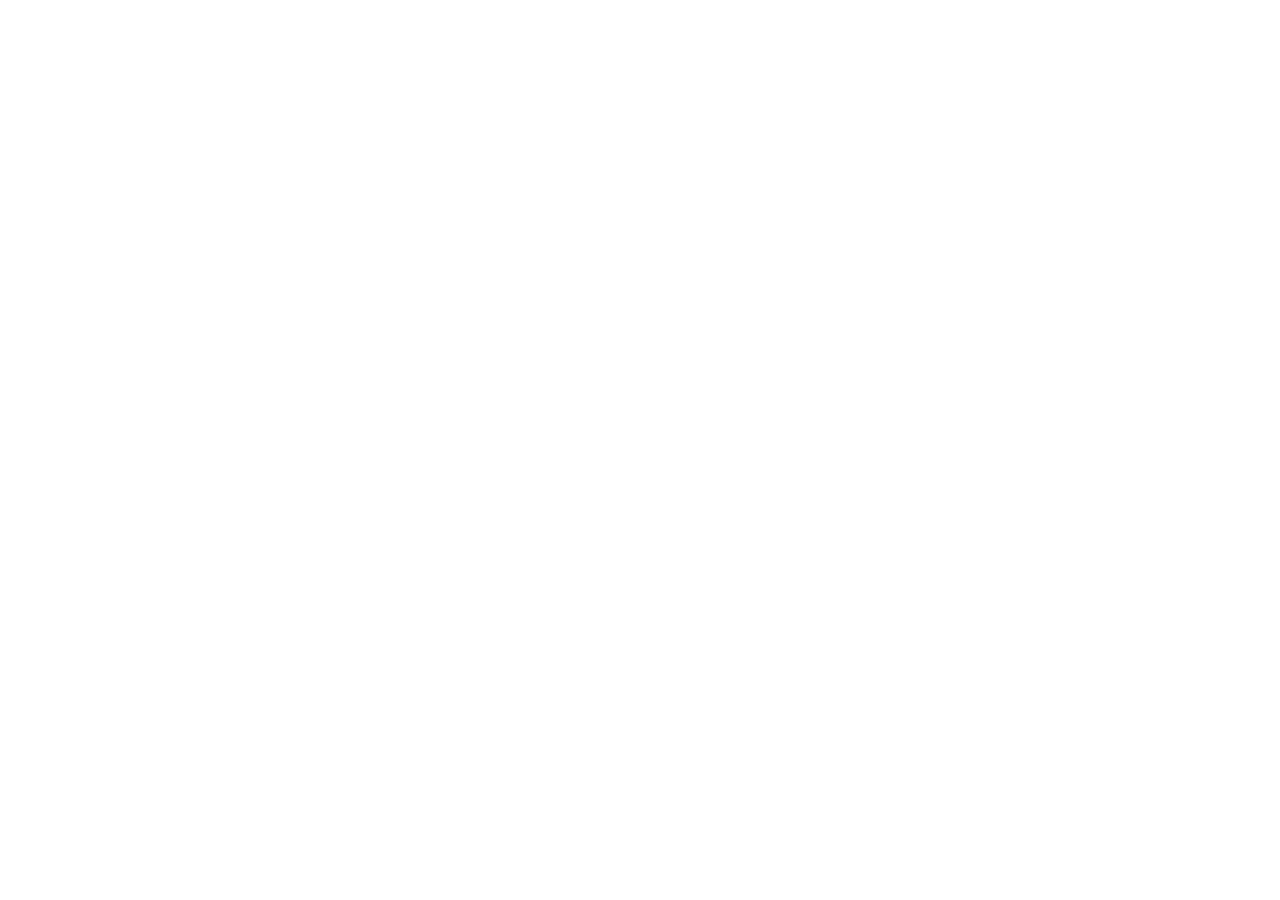
==== index.html @ 01a30f1a "Add files via upload" ====
<!doctype html>
<html lang="zh-CN">
  <head>
    <meta charset="UTF-8" />
    <meta name="viewport" content="width=device-width, initial-scale=1.0" />
    <title>FluxCRM | 流光企客</title>
  </head>
  <body>
    <div id="root"></div>
    <script type="module" src="/src/main.tsx"></script>
  </body>
</html>
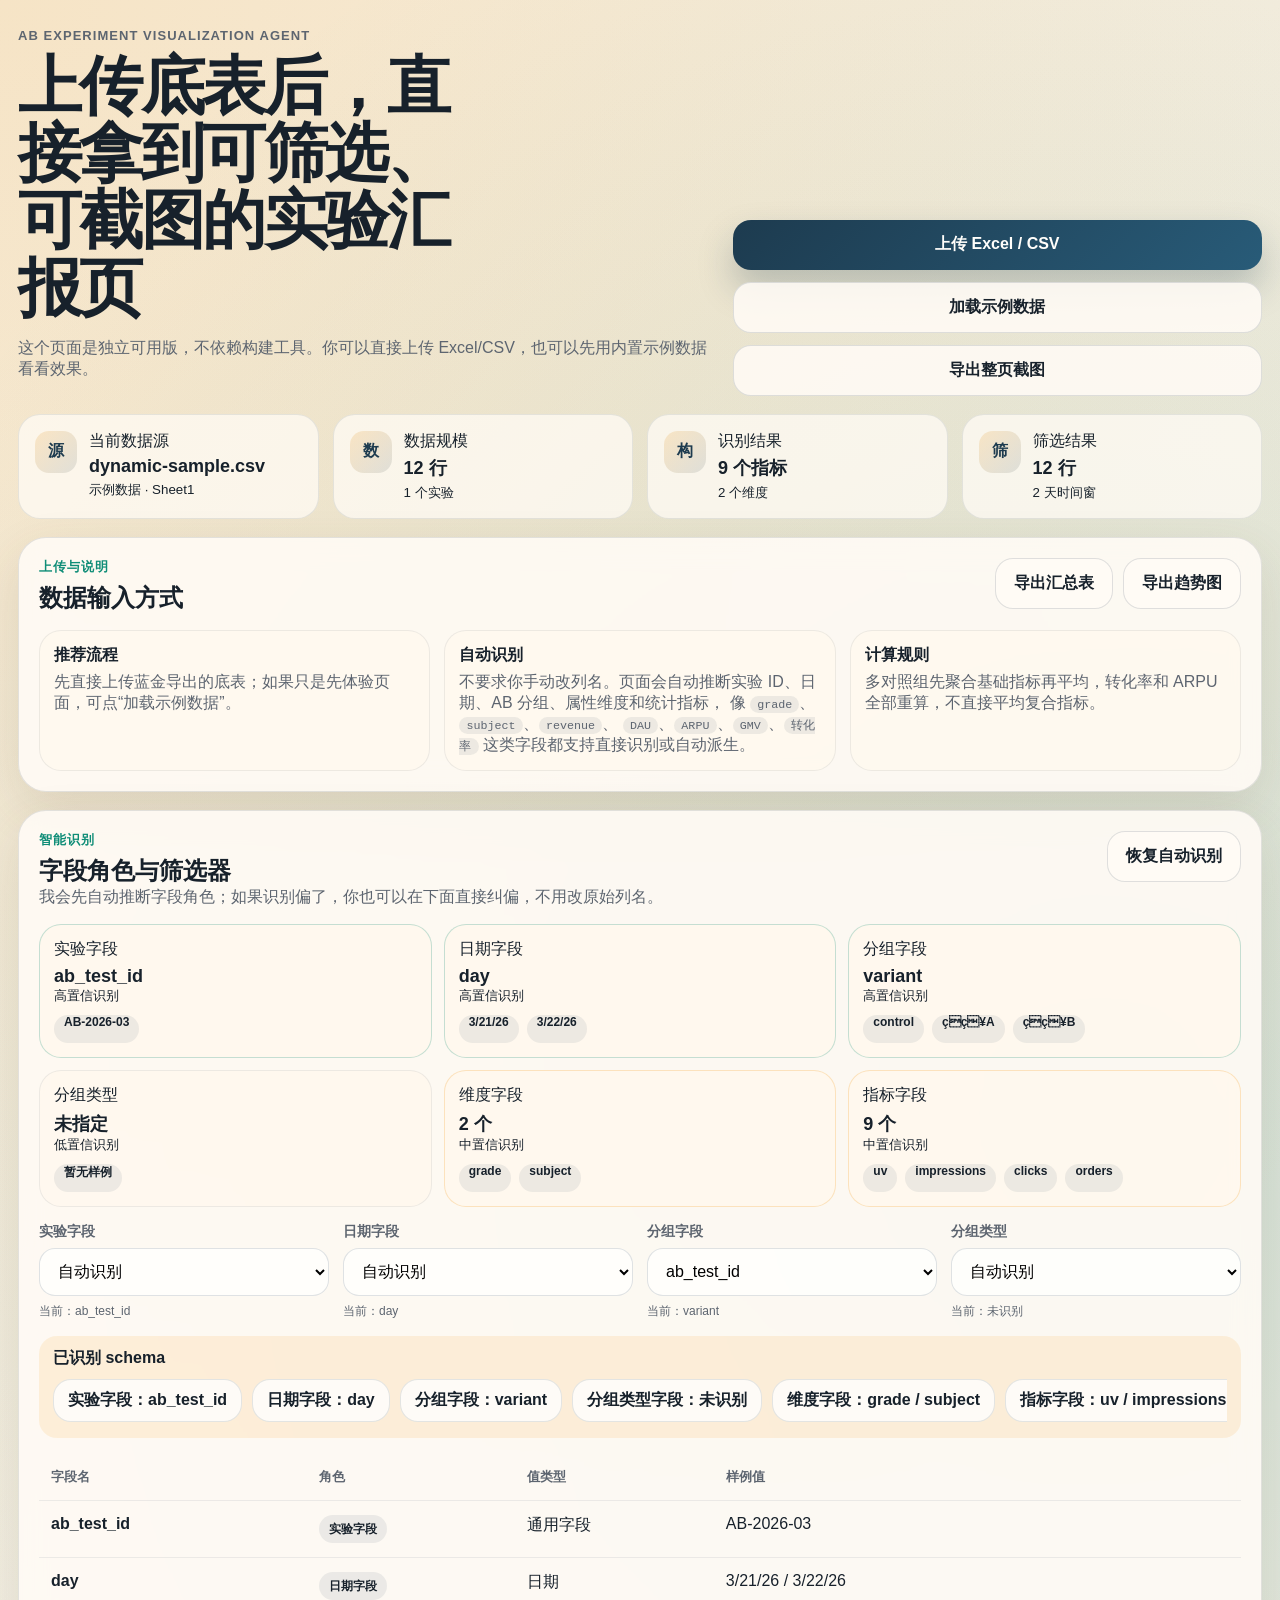
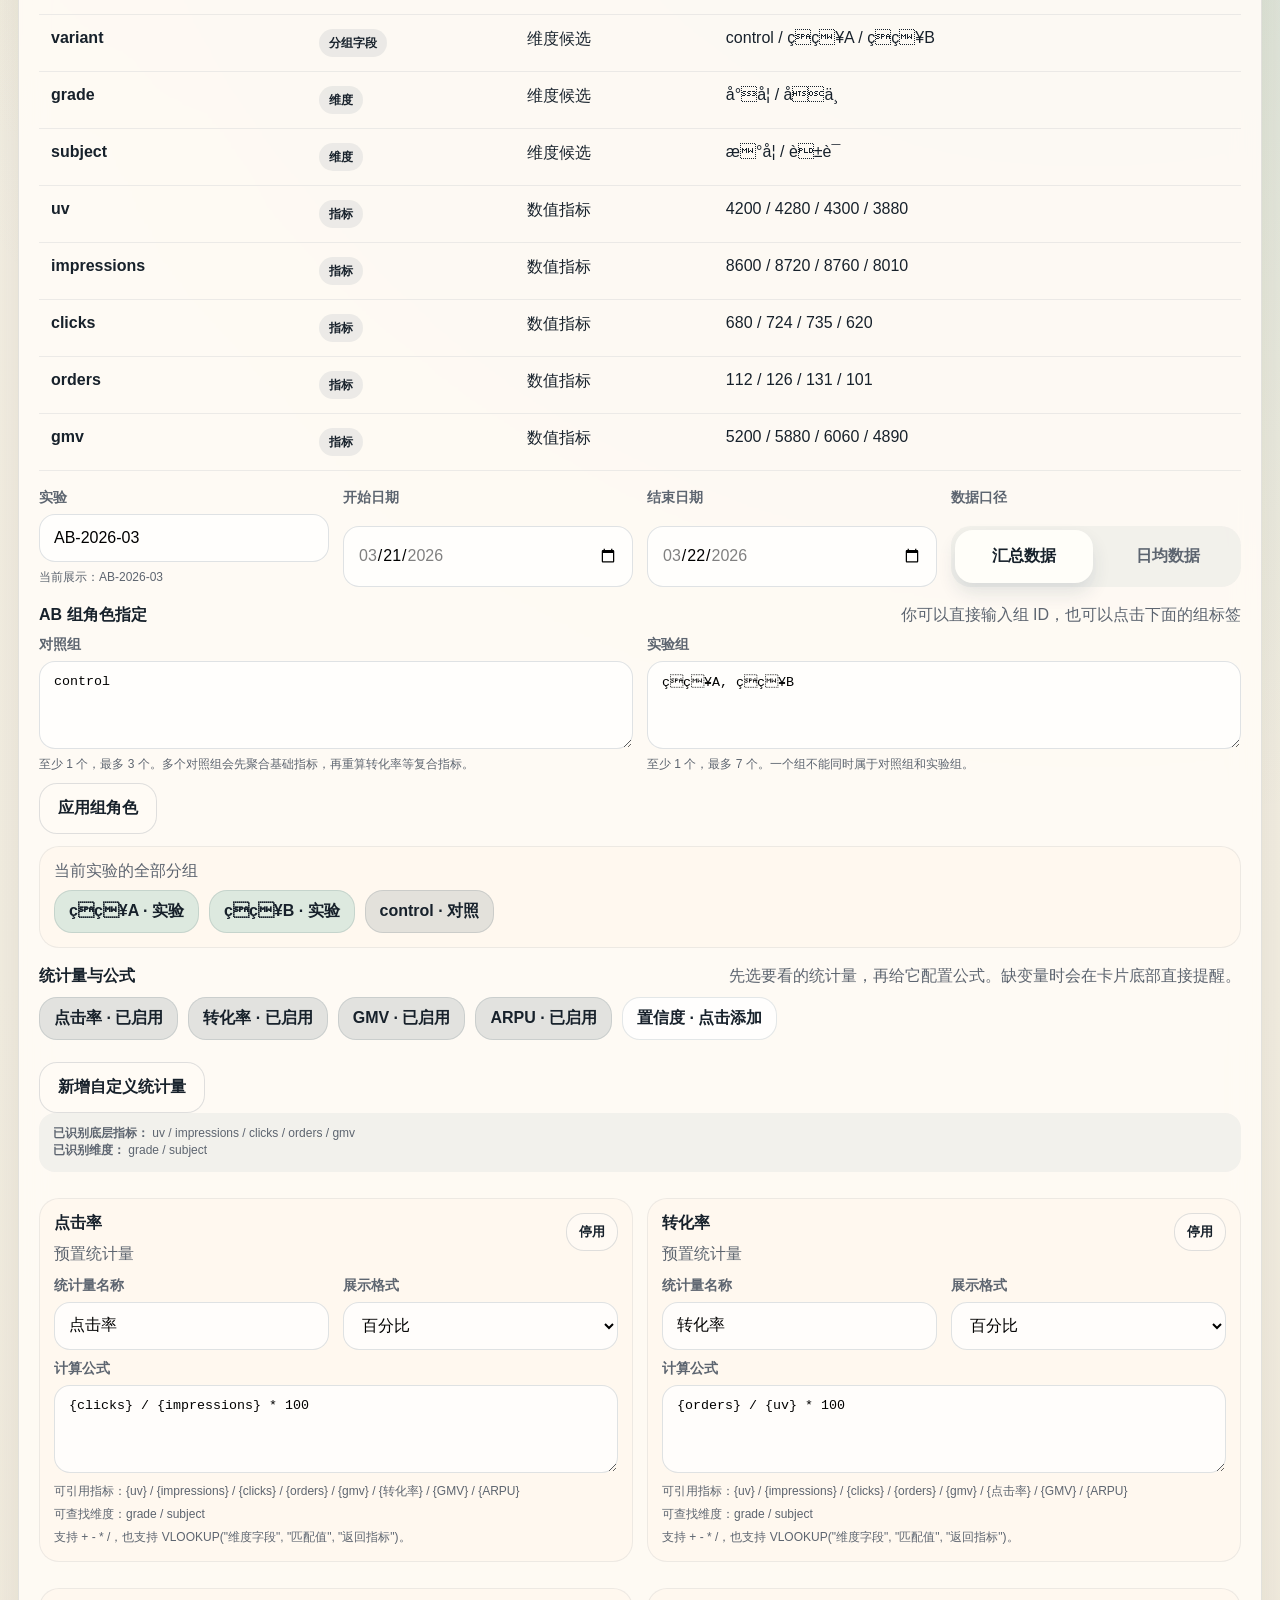
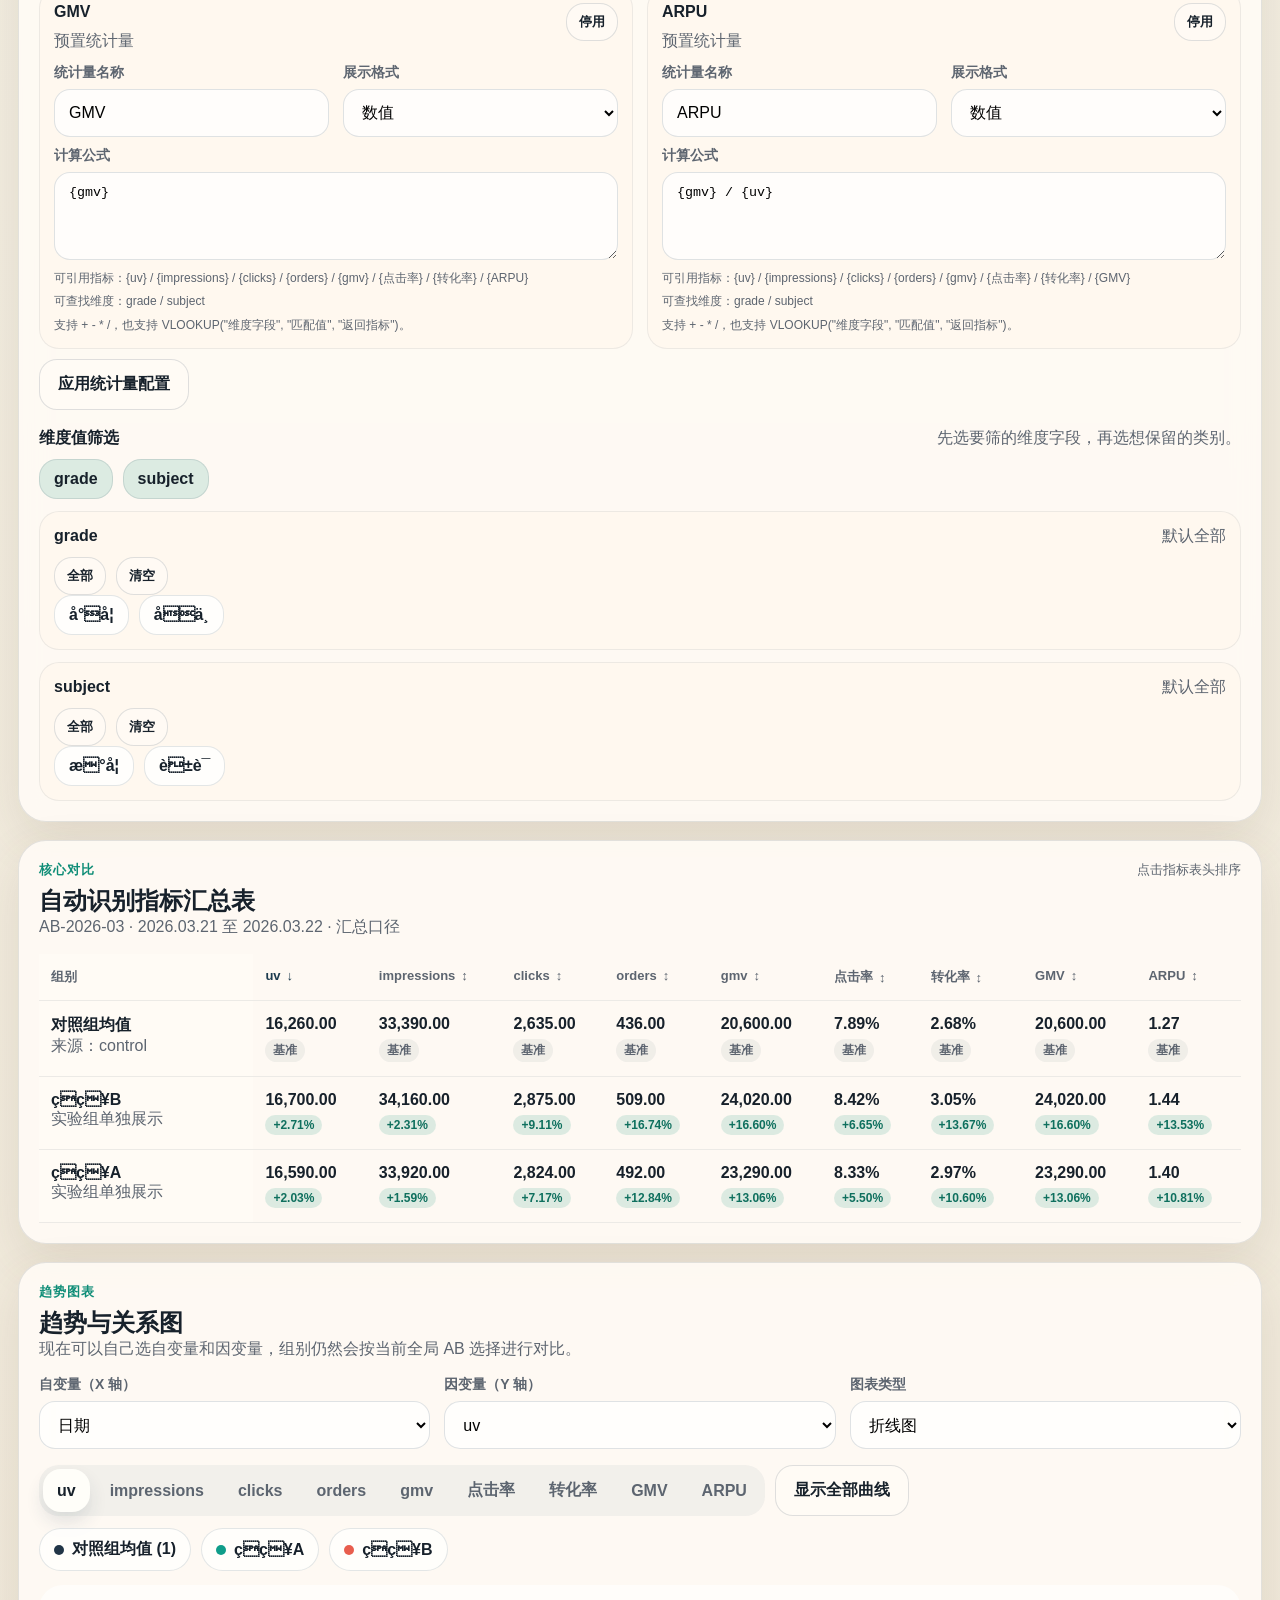
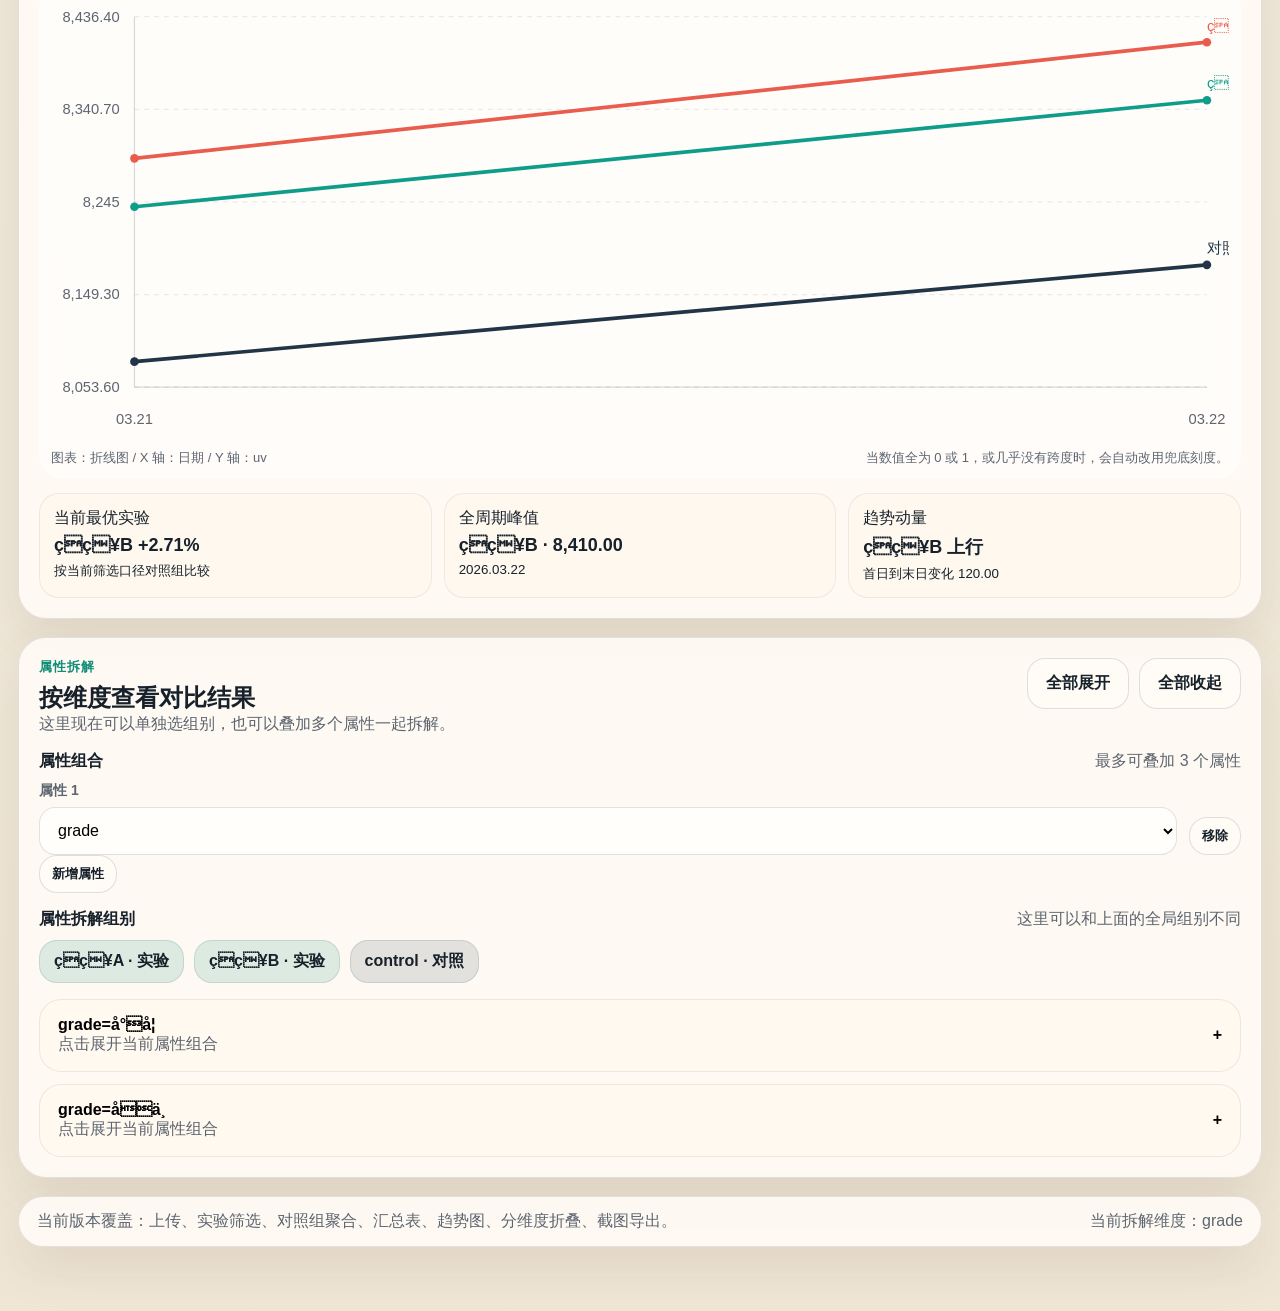
==== commit a1be0ca9: "Deploy AB dashboard static site" ====
--- a/index.html
+++ b/index.html
@@ -3,10 +3,29 @@
   <head>
     <meta charset="UTF-8" />
     <meta name="viewport" content="width=device-width, initial-scale=1.0" />
-    <title>FluxCRM | 流光企客</title>
+    <title>AB 实验可视化看板</title>
+    <meta http-equiv="refresh" content="0; url=./ab-dashboard.html" />
+    <style>
+      body {
+        margin: 0;
+        min-height: 100vh;
+        display: grid;
+        place-items: center;
+        padding: 24px;
+        font-family: "Segoe UI", "PingFang SC", "Microsoft YaHei", sans-serif;
+        background: #f3efe3;
+        color: #213547;
+      }
+
+      a {
+        color: inherit;
+      }
+    </style>
   </head>
   <body>
-    <div id="root"></div>
-    <script type="module" src="/src/main.tsx"></script>
+    <p>正在跳转到 AB 实验可视化看板……如果没有自动跳转，请点击 <a href="./ab-dashboard.html">这里</a>。</p>
+    <script>
+      window.location.replace("./ab-dashboard.html");
+    </script>
   </body>
 </html>
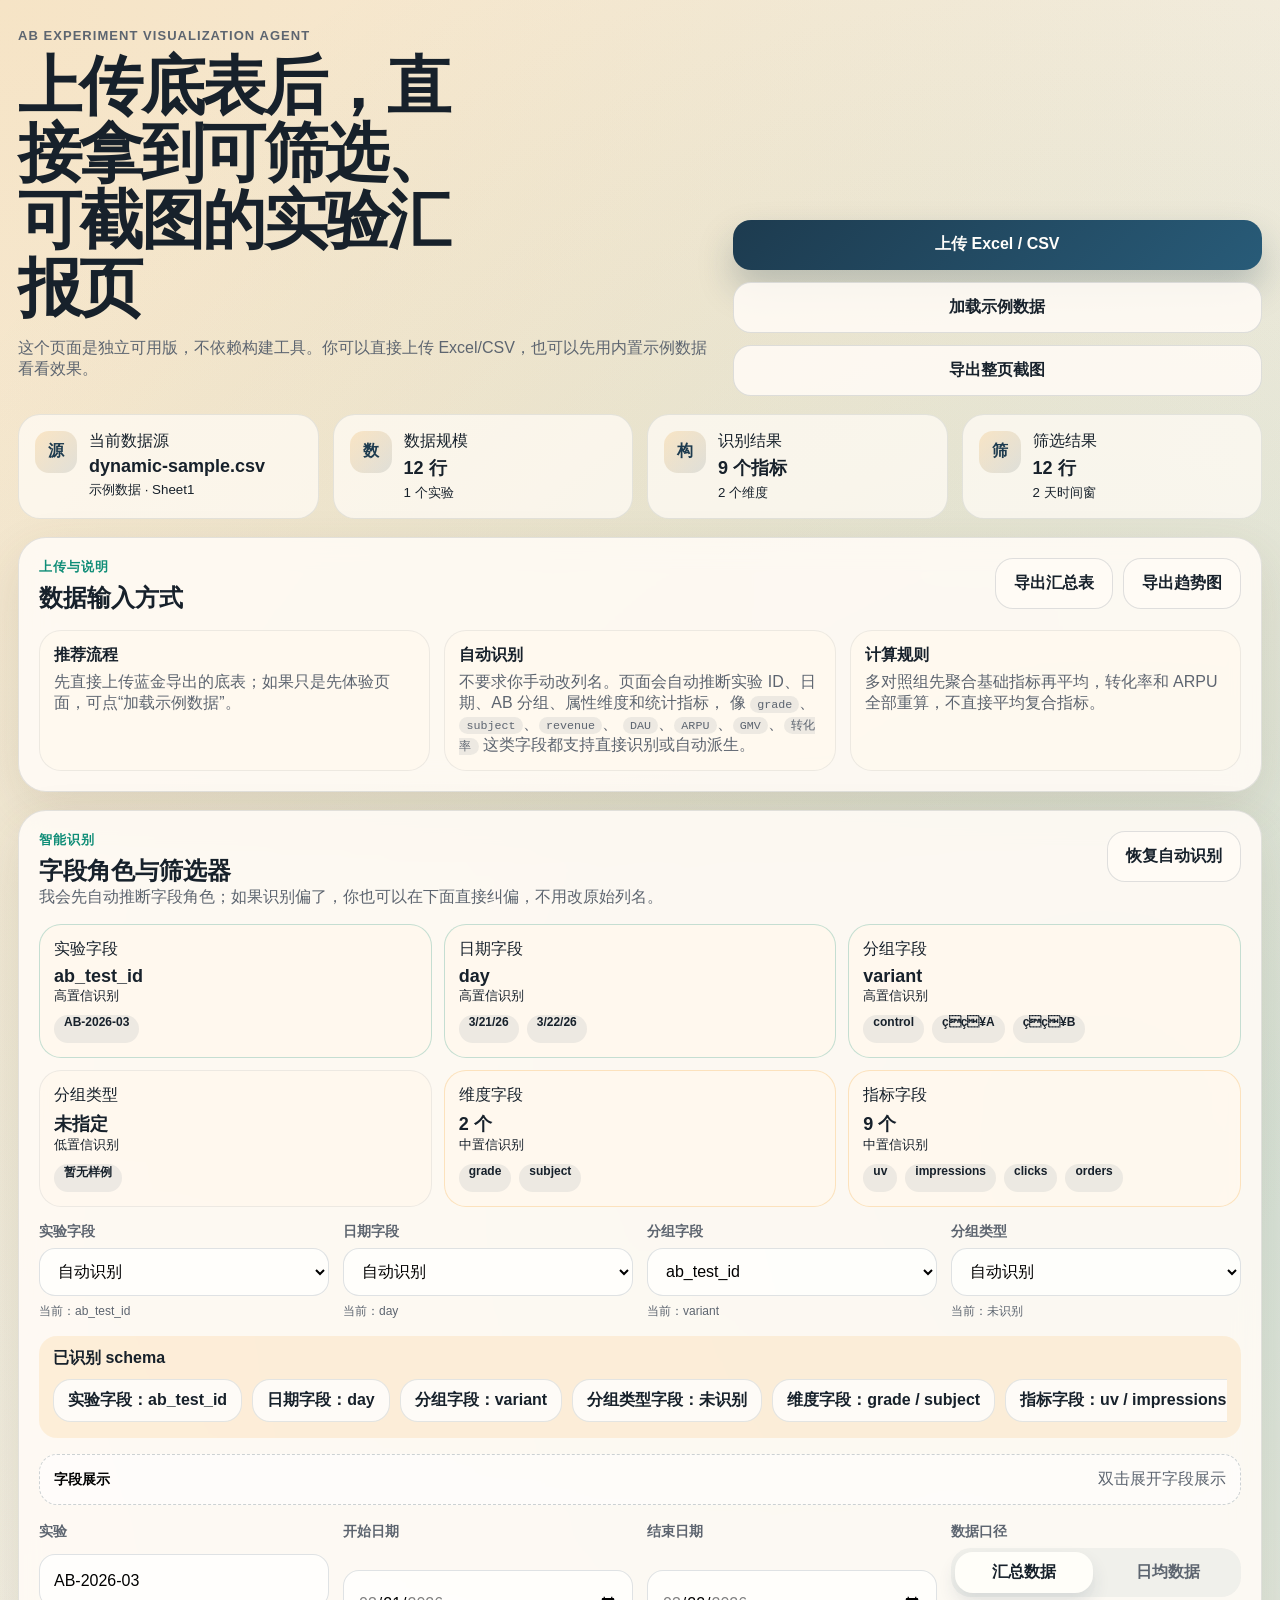
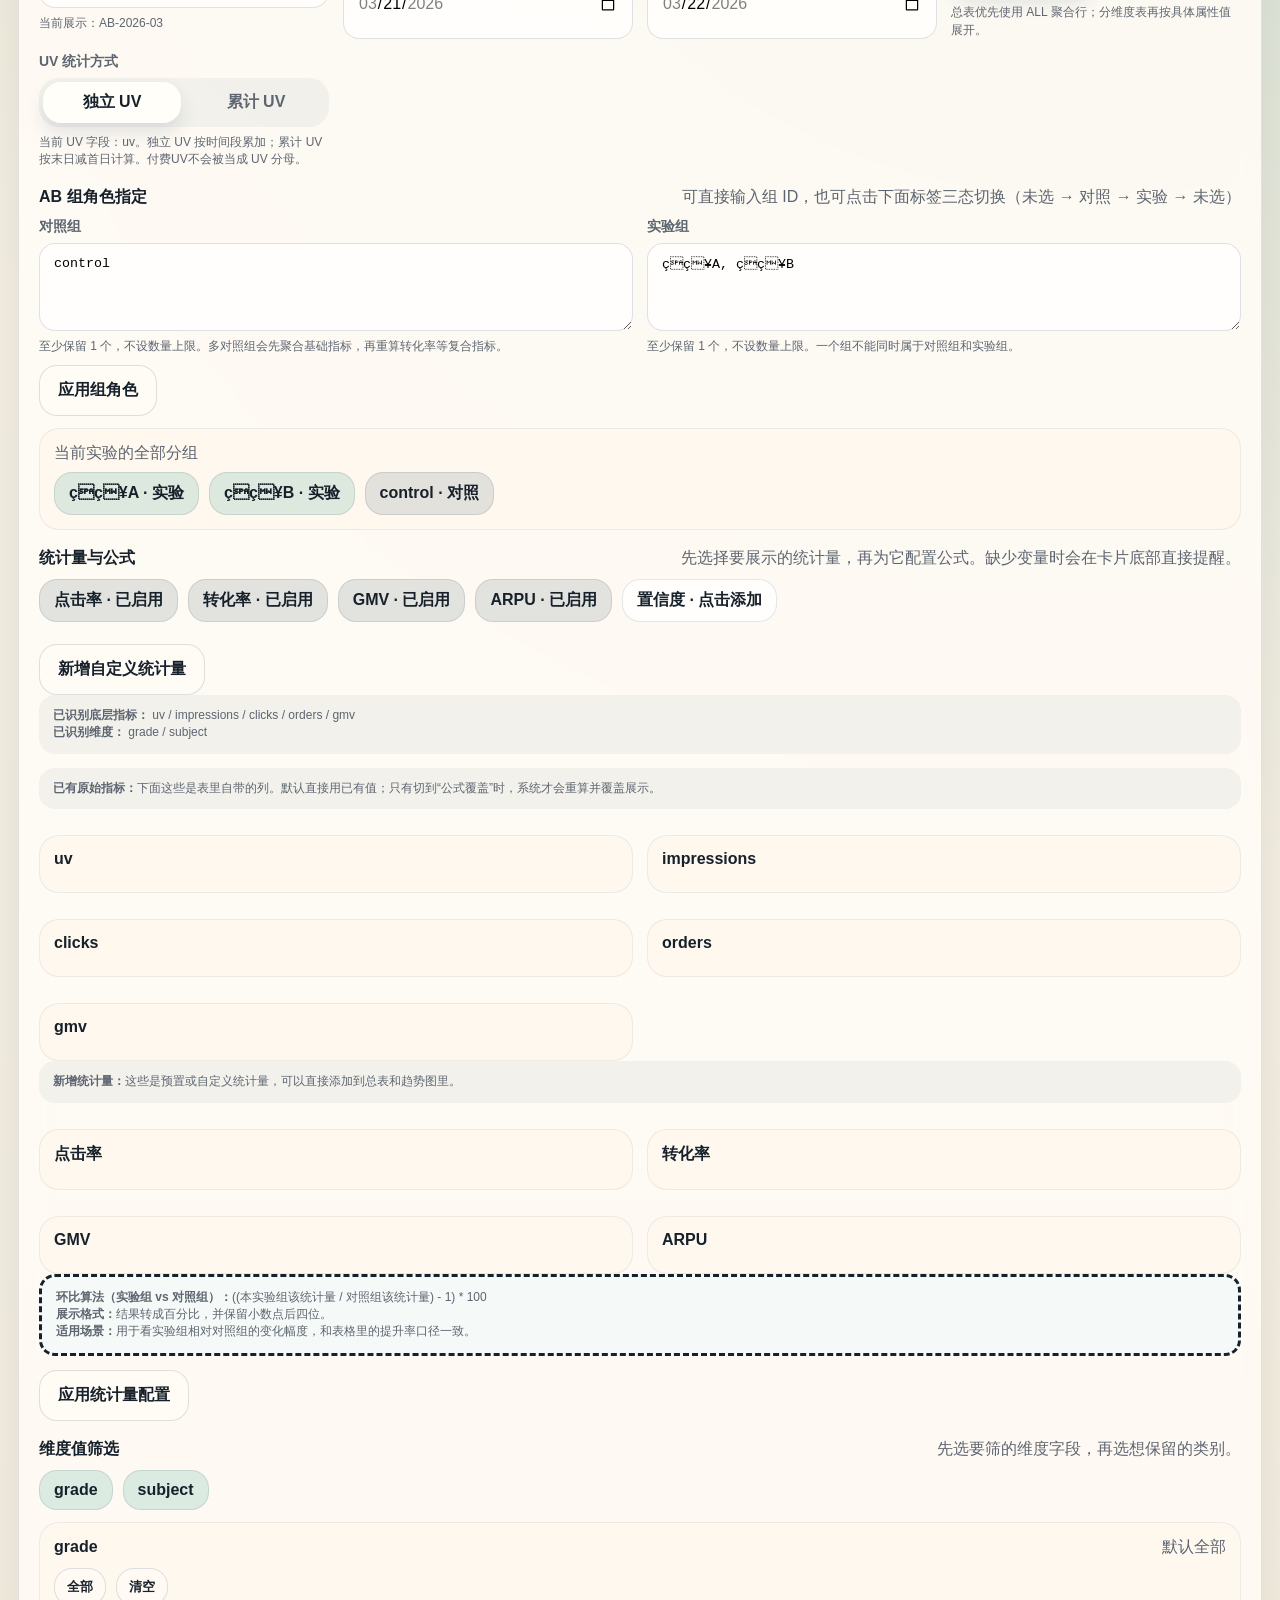
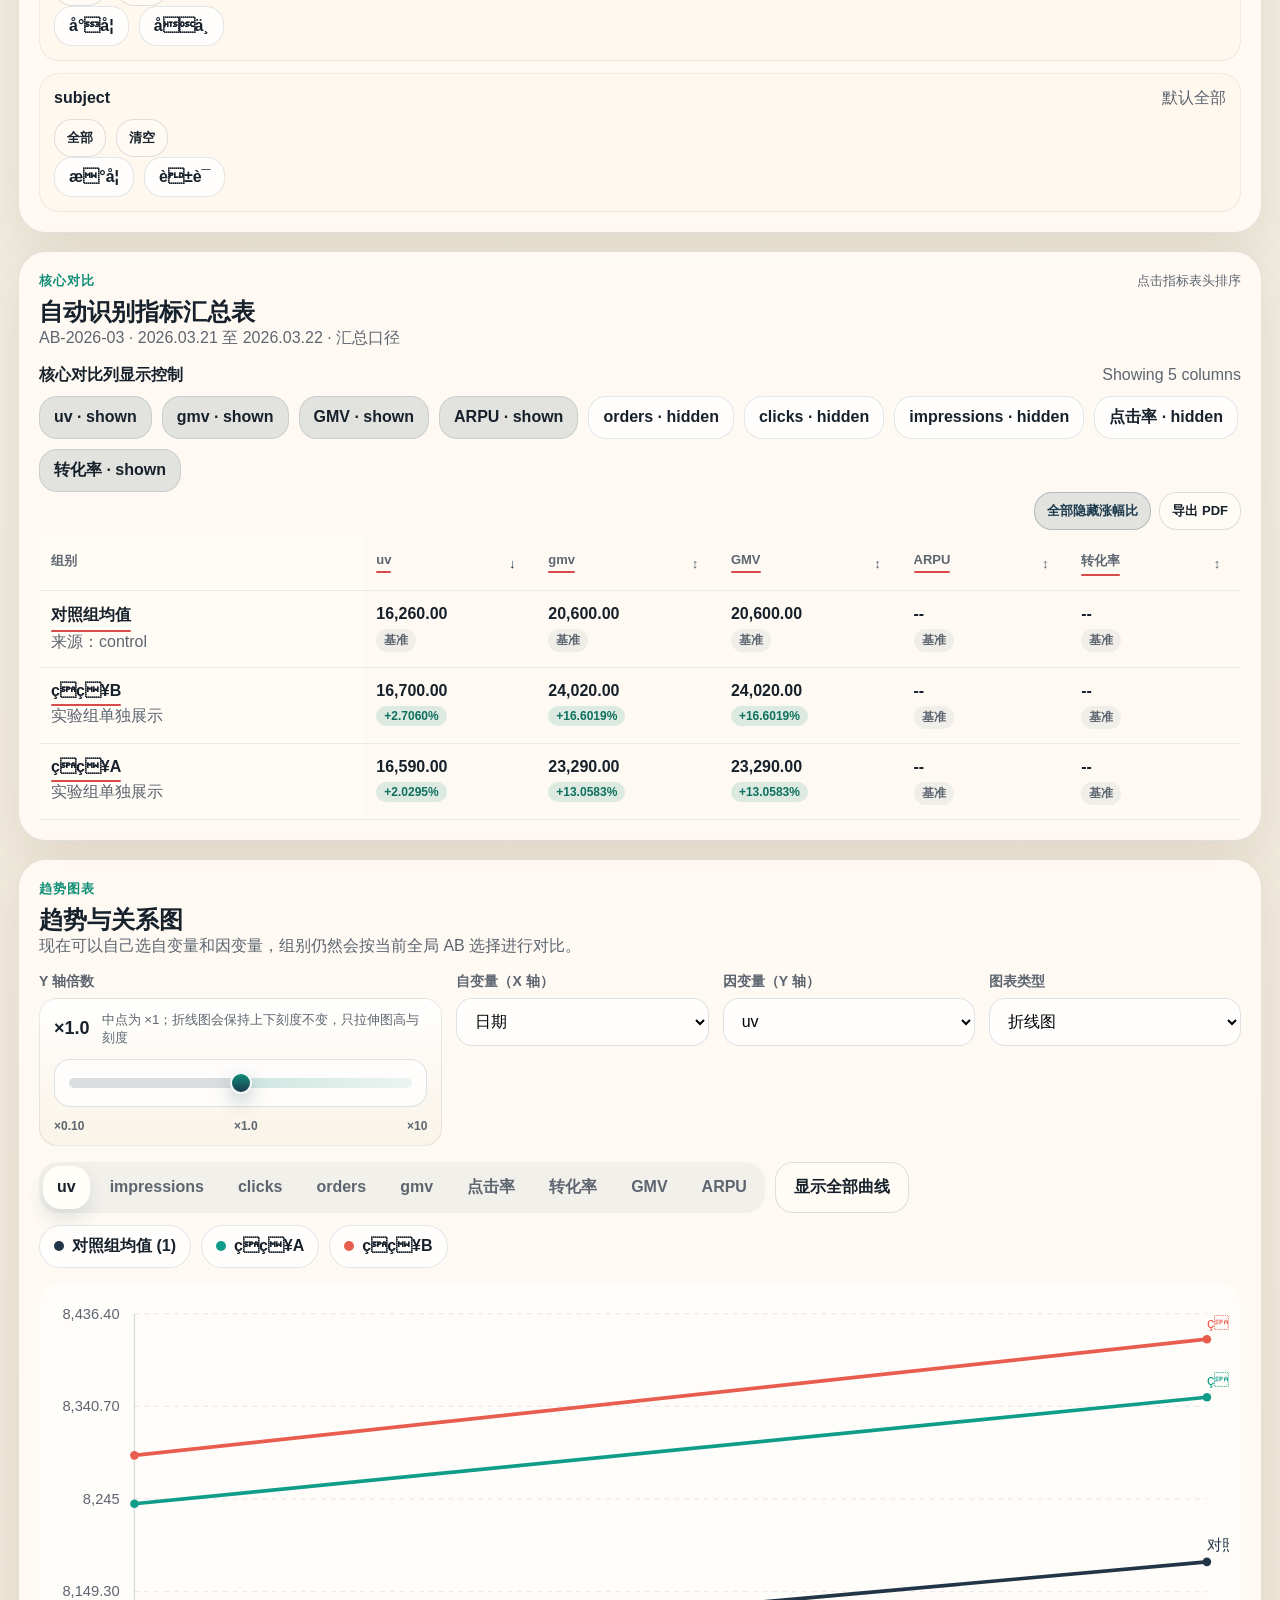
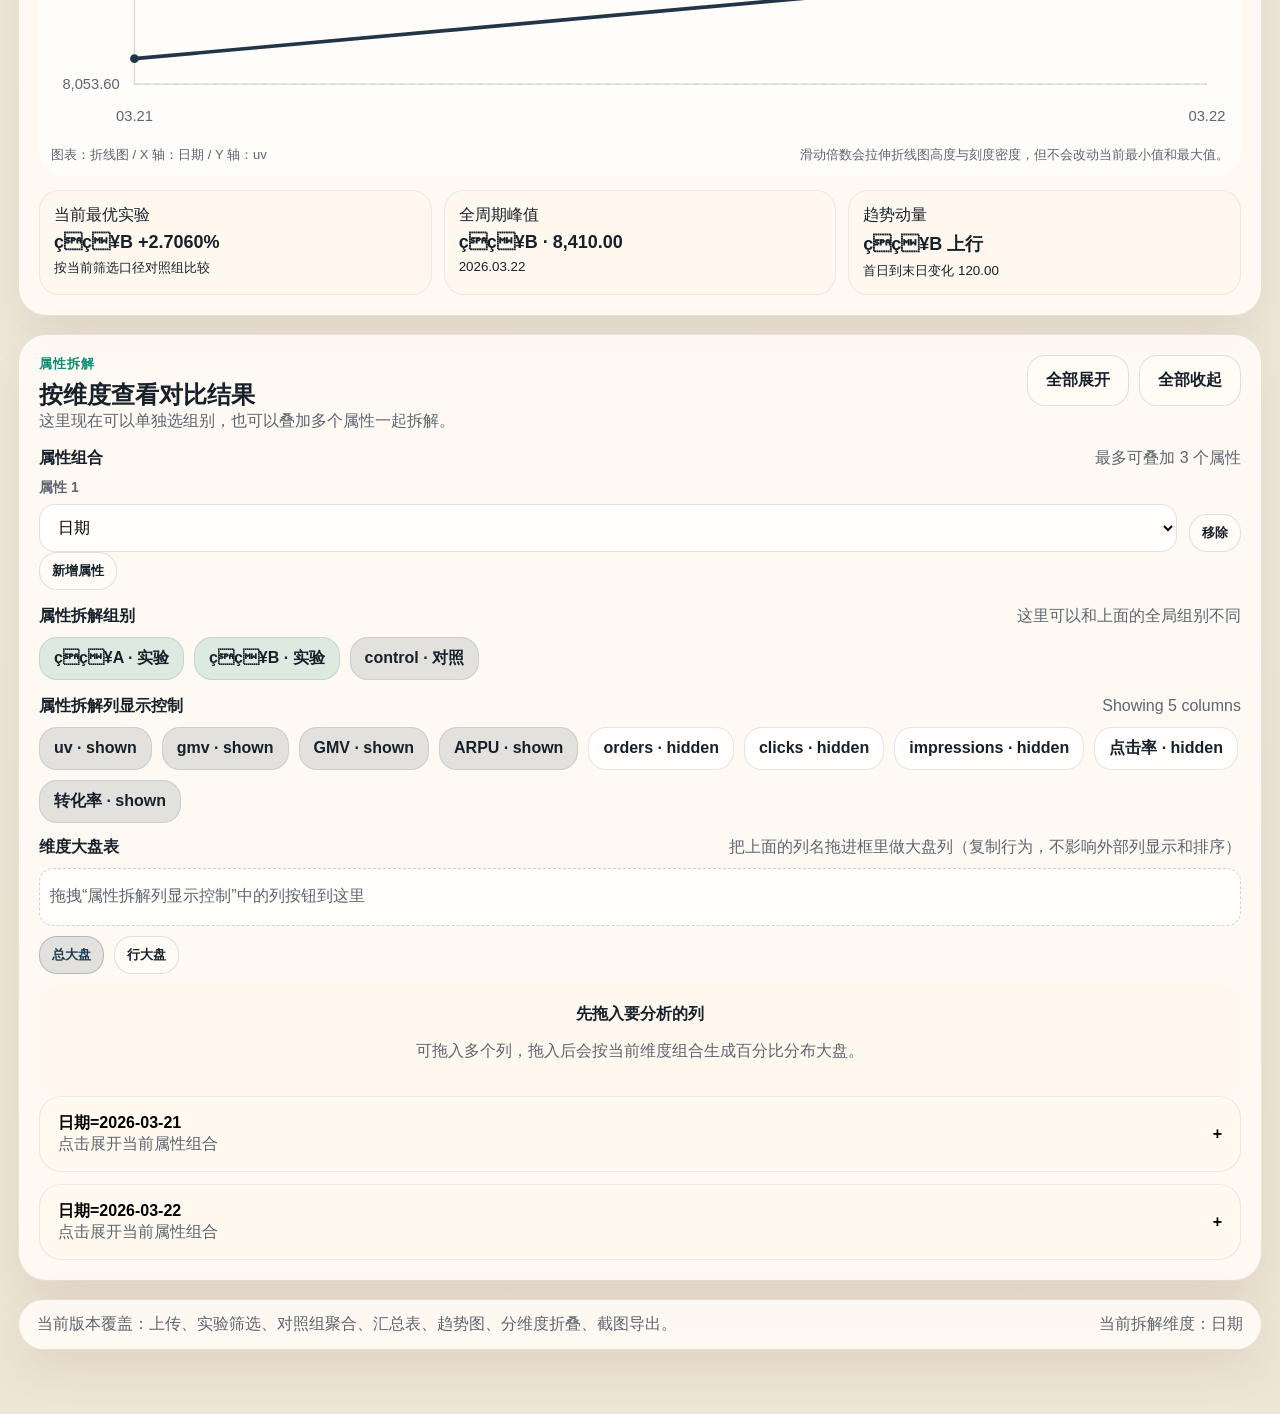
==== commit 290ab86d: "fix: remove AB group count caps and harden mobile entry URL" ====
--- a/index.html
+++ b/index.html
@@ -4,7 +4,7 @@
     <meta charset="UTF-8" />
     <meta name="viewport" content="width=device-width, initial-scale=1.0" />
     <title>AB 实验可视化看板</title>
-    <meta http-equiv="refresh" content="0; url=./ab-dashboard.html" />
+    <meta http-equiv="refresh" content="0; url=https://feefw3582-max.github.io/crmlirui/ab-dashboard.html?v=20260403-mobile-open-fix" />
     <style>
       body {
         margin: 0;
@@ -23,9 +23,13 @@
     </style>
   </head>
   <body>
-    <p>正在跳转到 AB 实验可视化看板……如果没有自动跳转，请点击 <a href="./ab-dashboard.html">这里</a>。</p>
+    <p>
+      正在跳转到 AB 实验可视化看板……
+      如果没有自动跳转，请点击
+      <a href="https://feefw3582-max.github.io/crmlirui/ab-dashboard.html?v=20260403-mobile-open-fix">这里</a>。
+    </p>
     <script>
-      window.location.replace("./ab-dashboard.html");
+      window.location.href = "https://feefw3582-max.github.io/crmlirui/ab-dashboard.html?v=20260403-mobile-open-fix";
     </script>
   </body>
 </html>
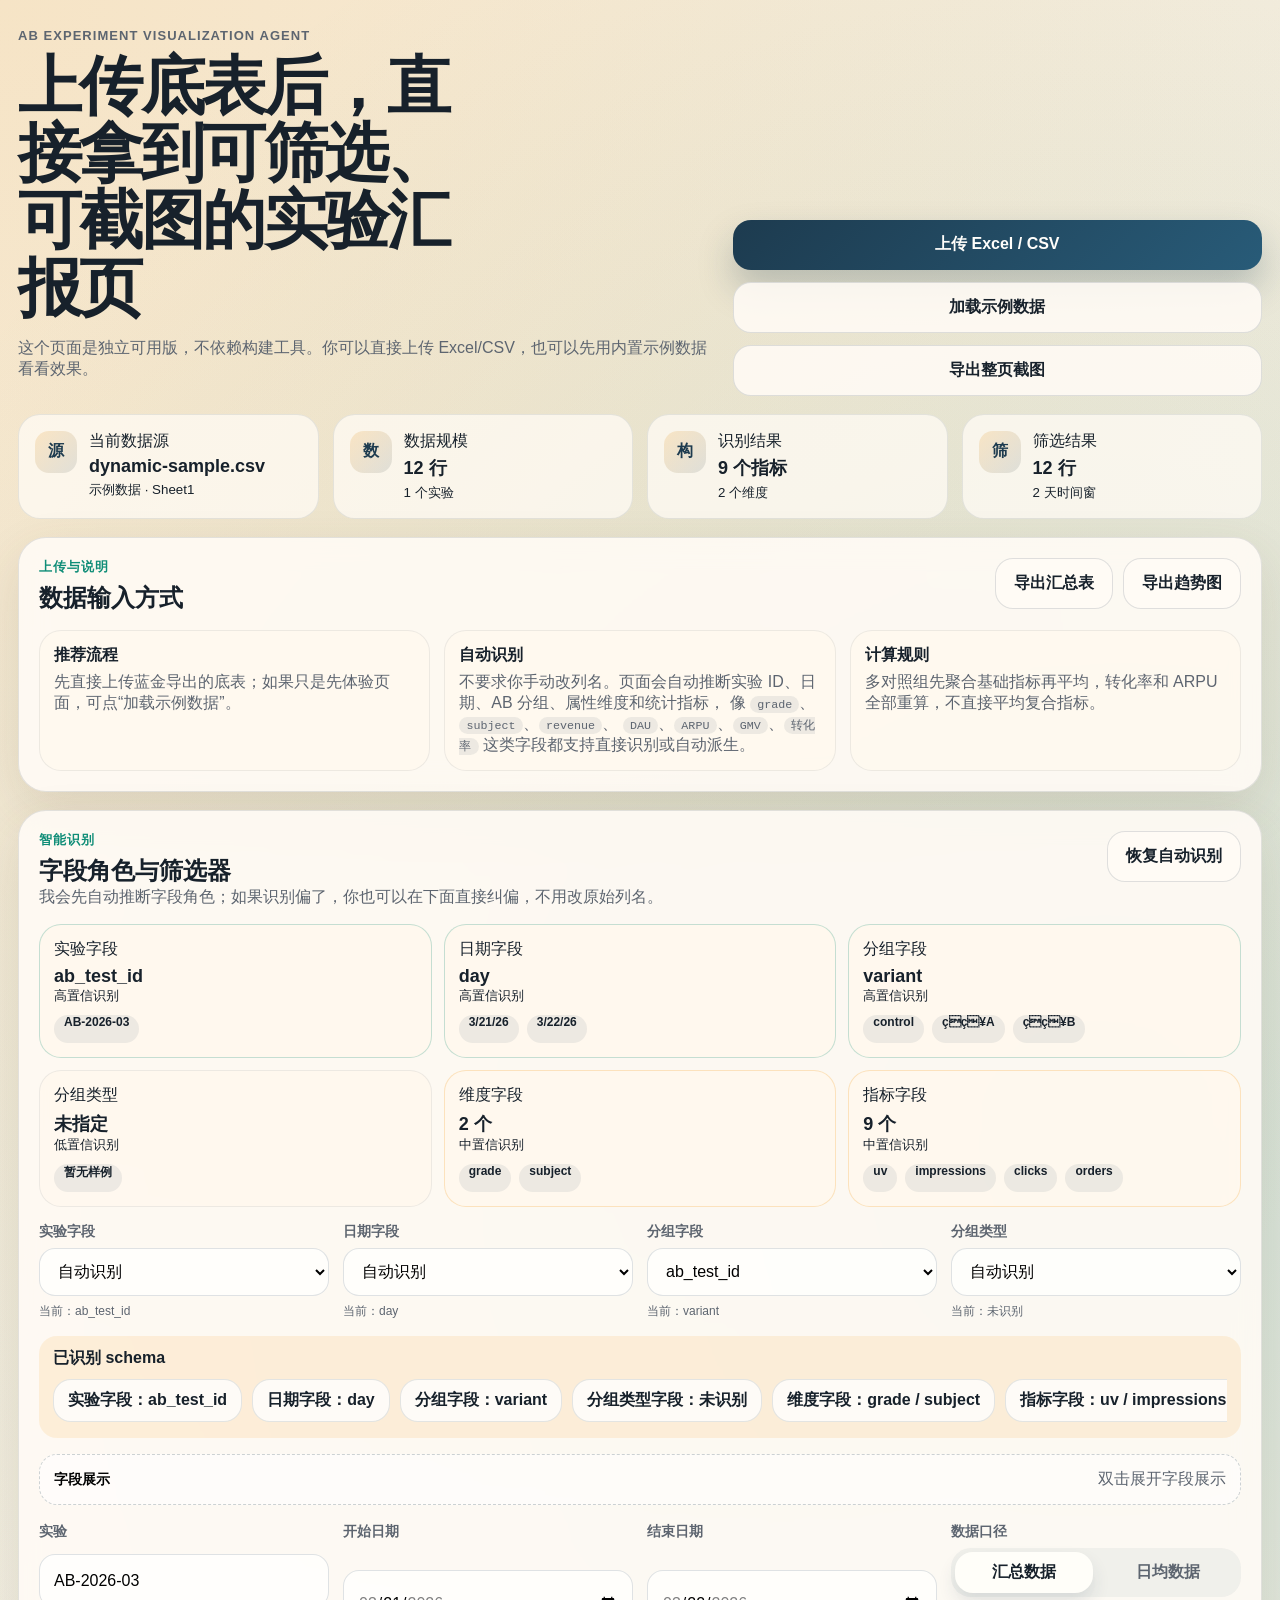
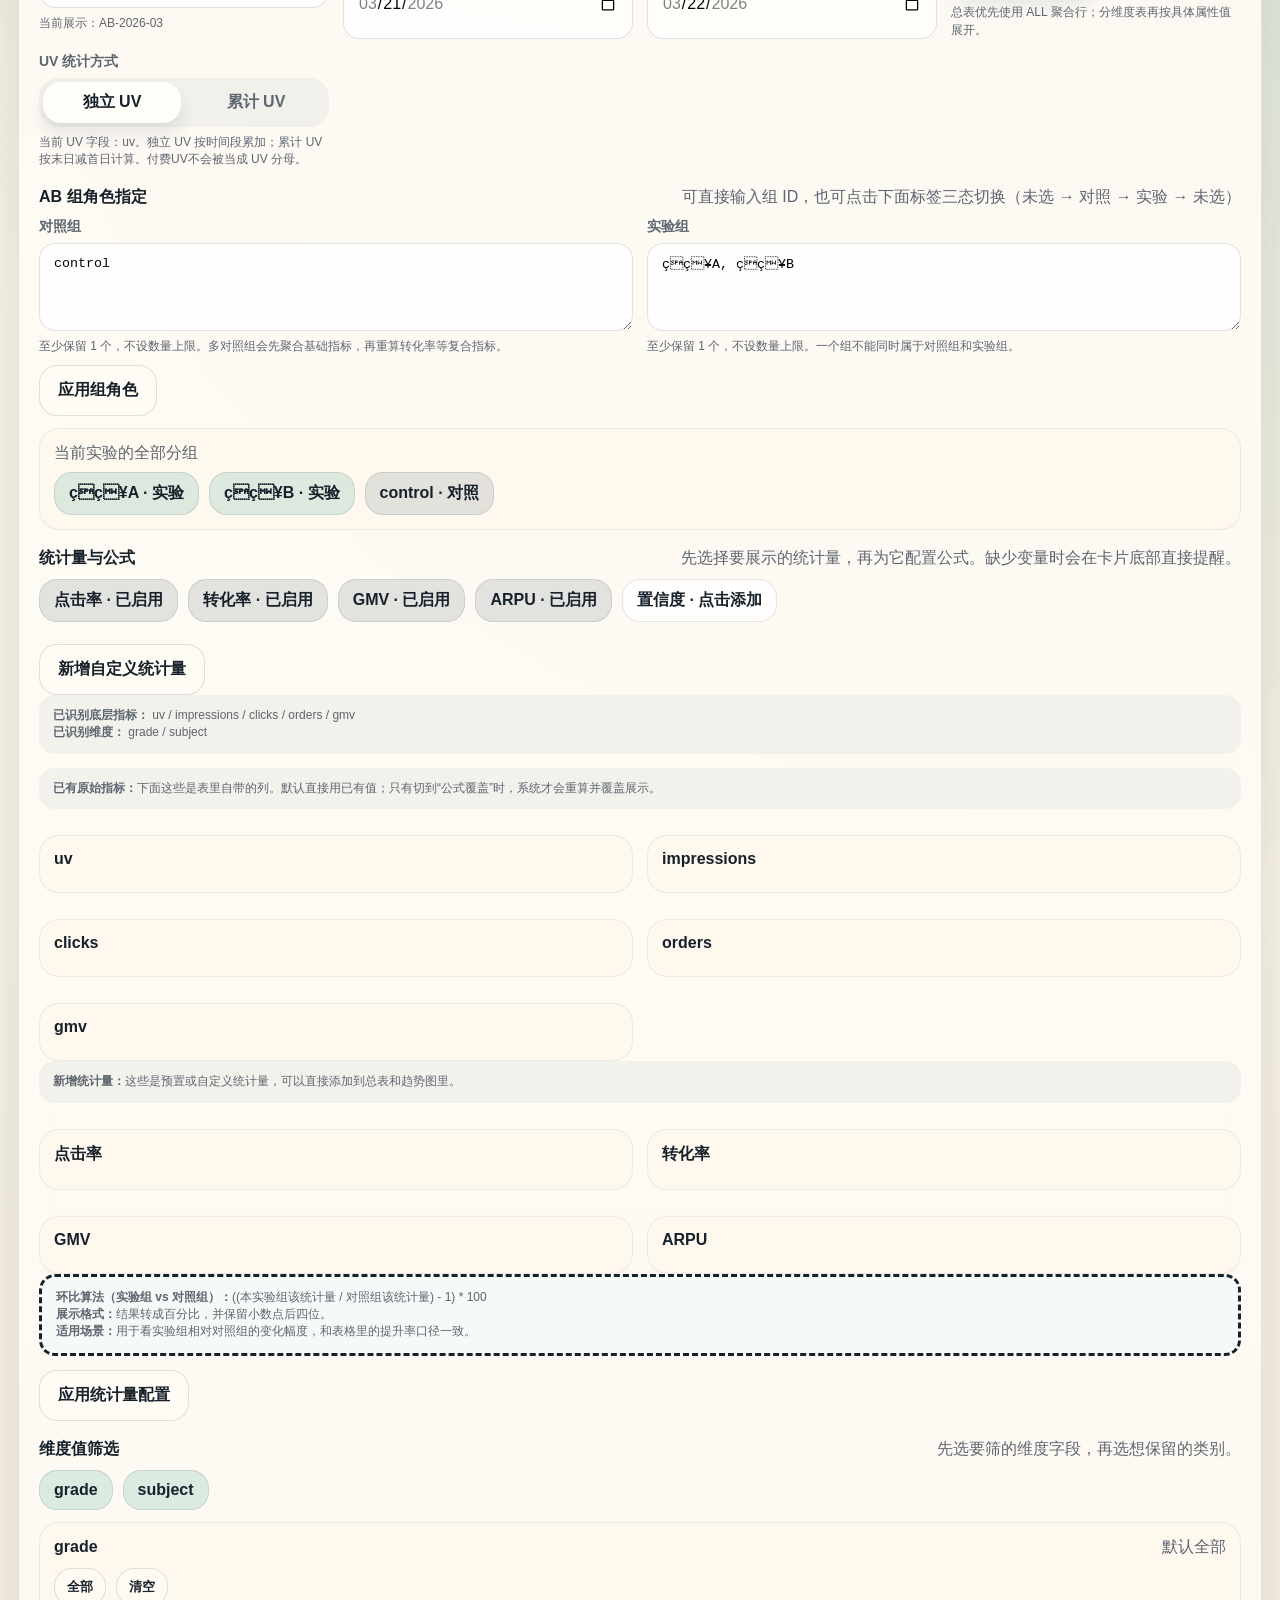
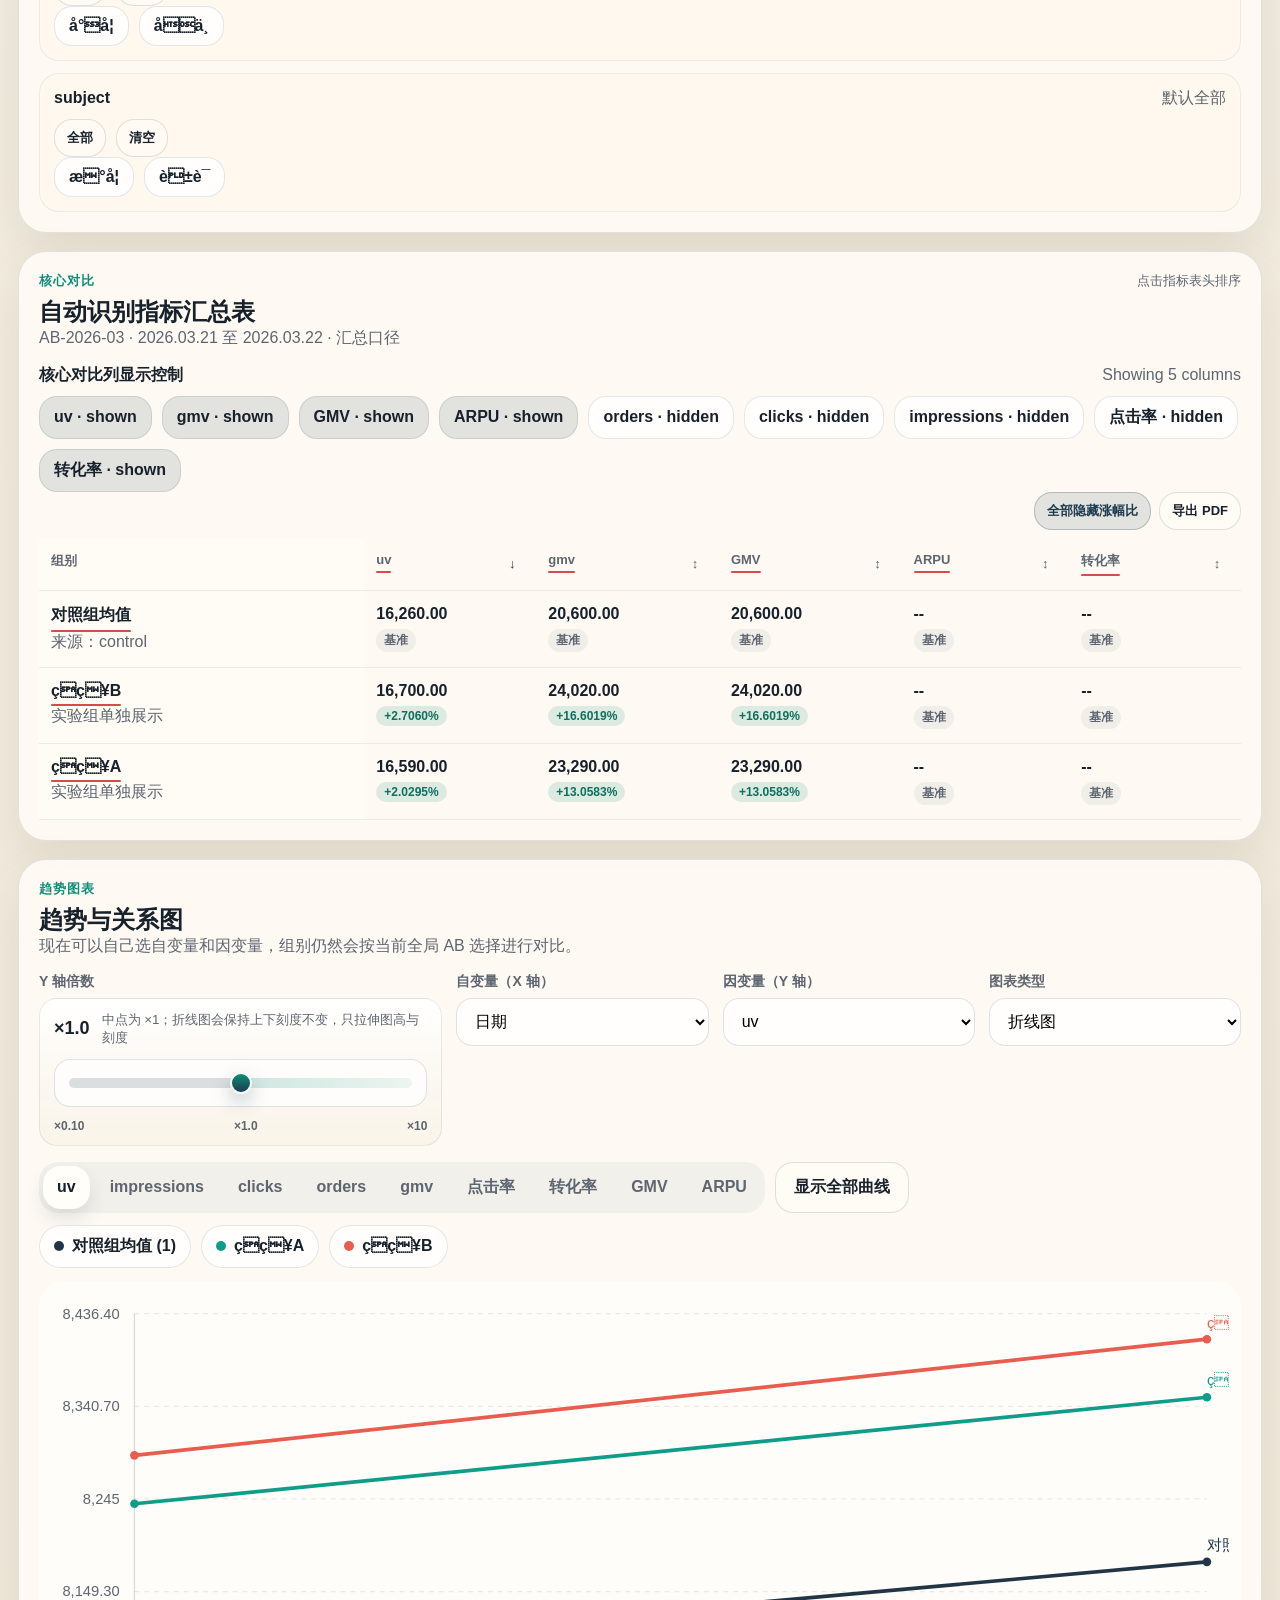
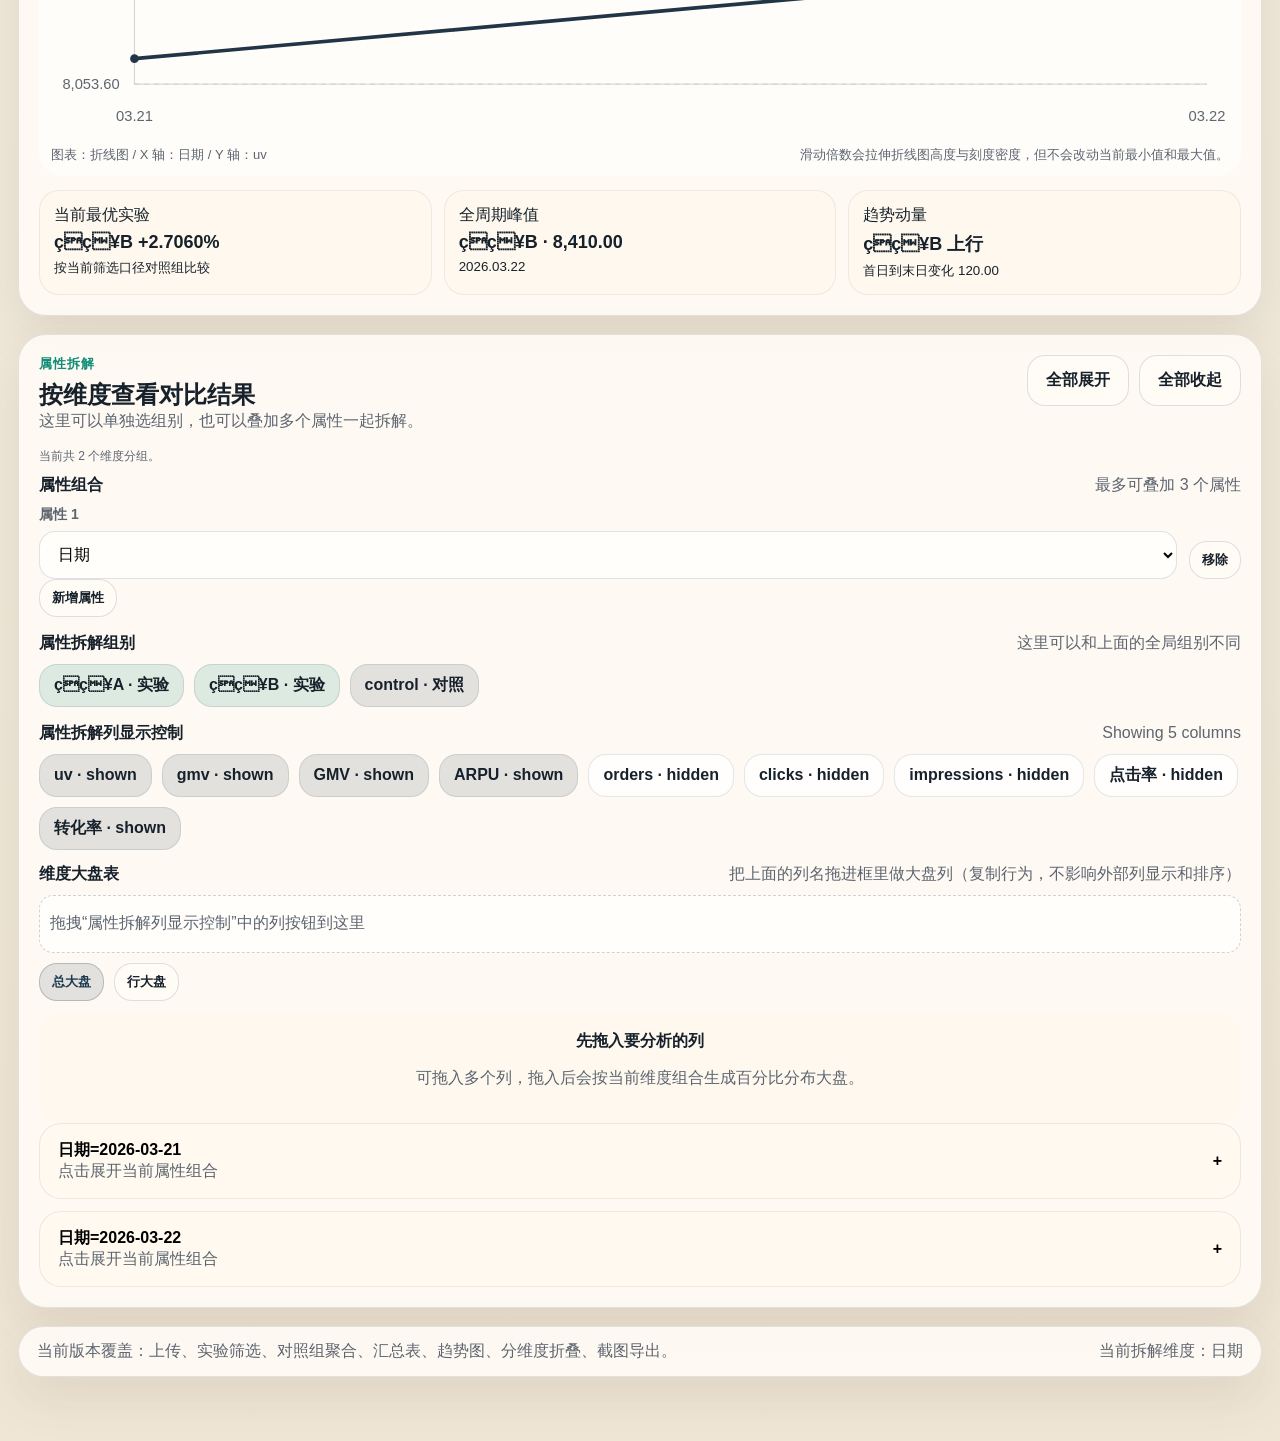
==== commit 55672dfb: "chore: bump asset version for large-dataset perf rollout" ====
--- a/index.html
+++ b/index.html
@@ -4,7 +4,7 @@
     <meta charset="UTF-8" />
     <meta name="viewport" content="width=device-width, initial-scale=1.0" />
     <title>AB 实验可视化看板</title>
-    <meta http-equiv="refresh" content="0; url=https://feefw3582-max.github.io/crmlirui/ab-dashboard.html?v=20260403-mobile-open-fix" />
+    <meta http-equiv="refresh" content="0; url=https://feefw3582-max.github.io/crmlirui/ab-dashboard.html?v=20260416-perf-large-dataset" />
     <style>
       body {
         margin: 0;
@@ -26,10 +26,10 @@
     <p>
       正在跳转到 AB 实验可视化看板……
       如果没有自动跳转，请点击
-      <a href="https://feefw3582-max.github.io/crmlirui/ab-dashboard.html?v=20260403-mobile-open-fix">这里</a>。
+      <a href="https://feefw3582-max.github.io/crmlirui/ab-dashboard.html?v=20260416-perf-large-dataset">这里</a>。
     </p>
     <script>
-      window.location.href = "https://feefw3582-max.github.io/crmlirui/ab-dashboard.html?v=20260403-mobile-open-fix";
+      window.location.href = "https://feefw3582-max.github.io/crmlirui/ab-dashboard.html?v=20260416-perf-large-dataset";
     </script>
   </body>
 </html>
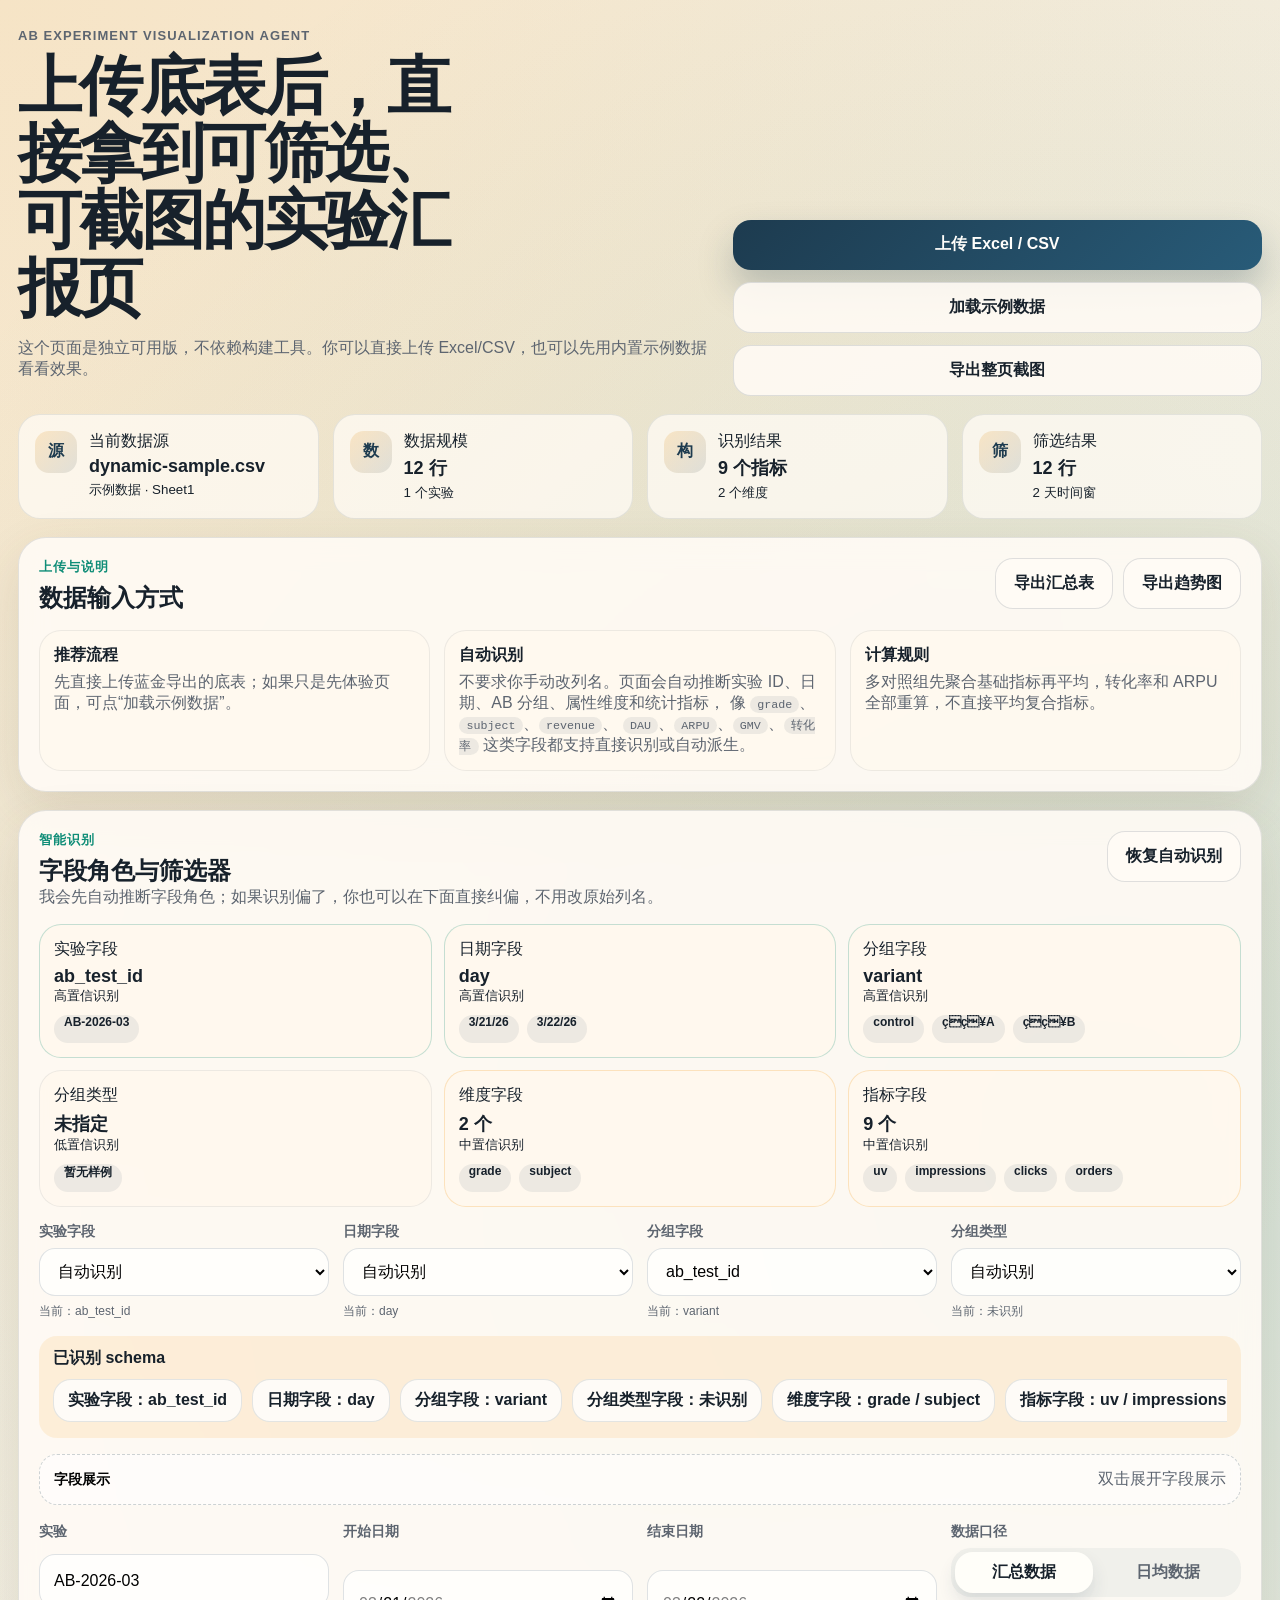
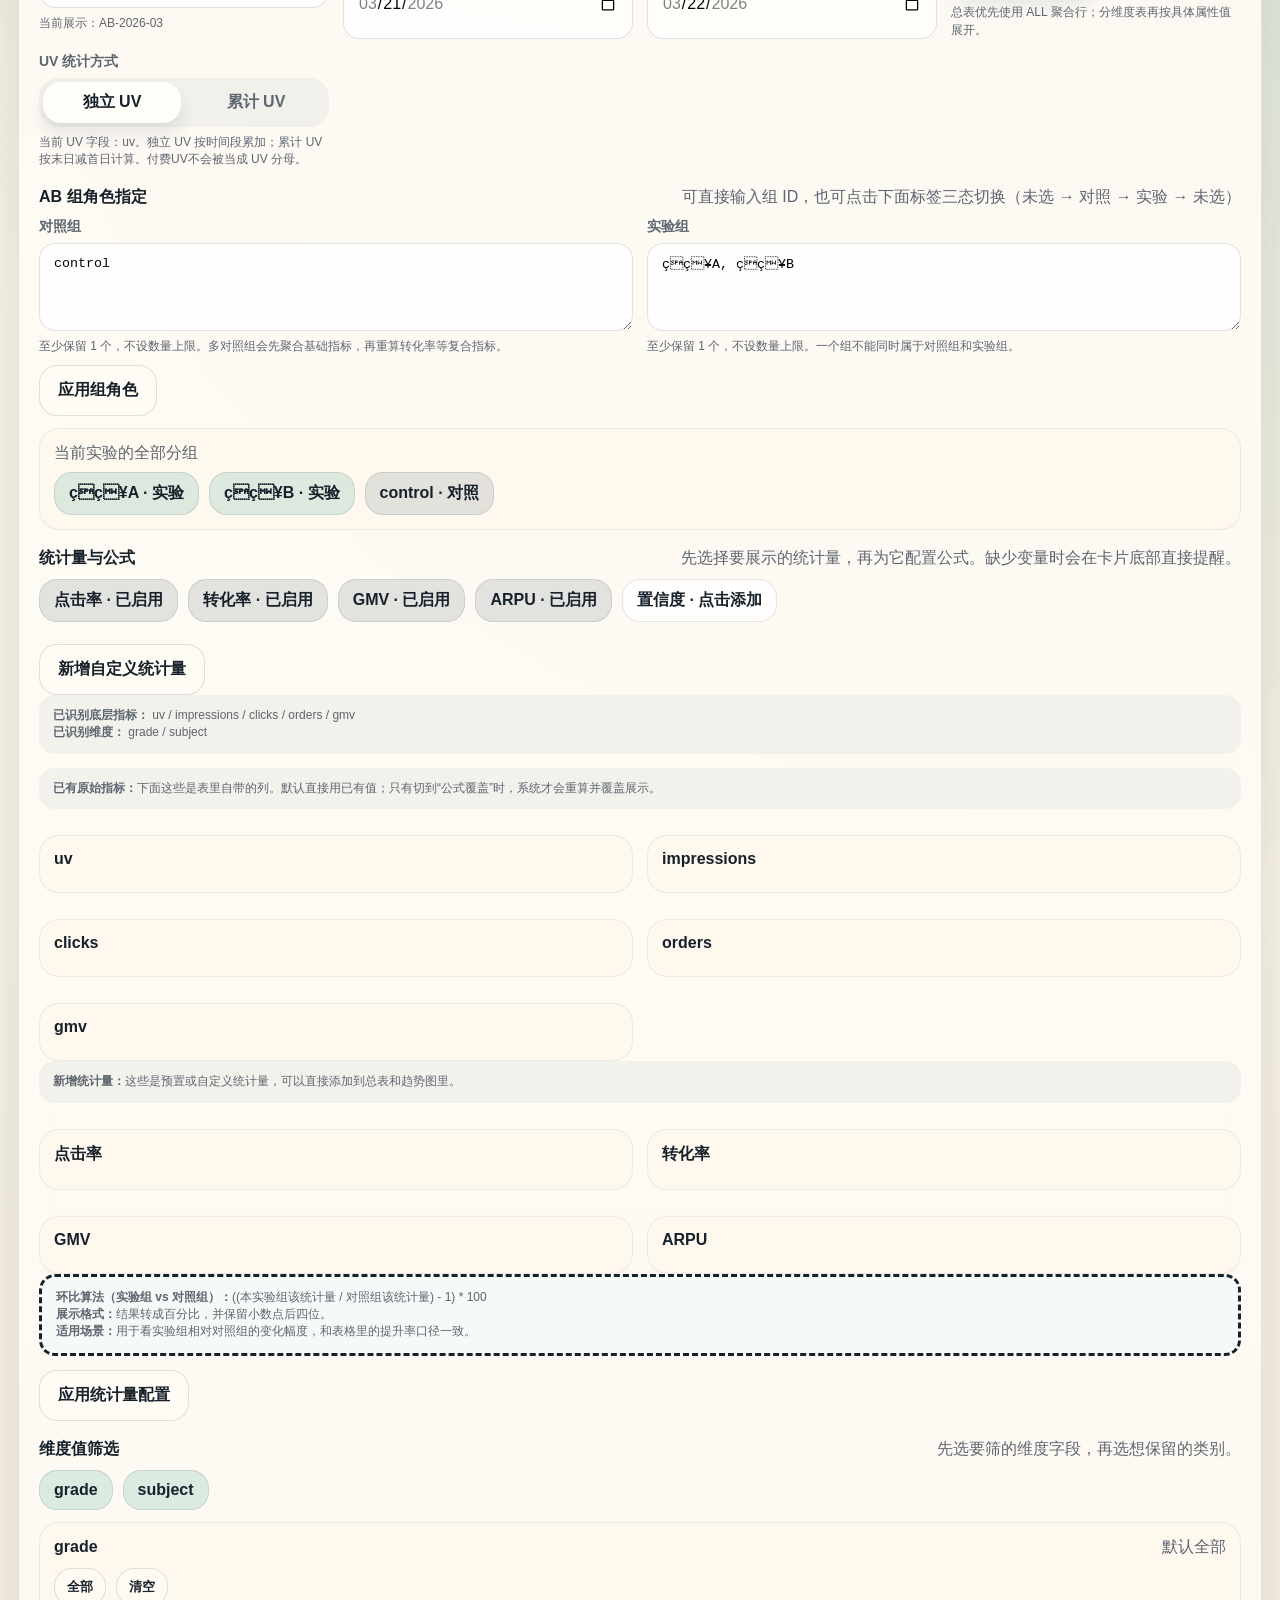
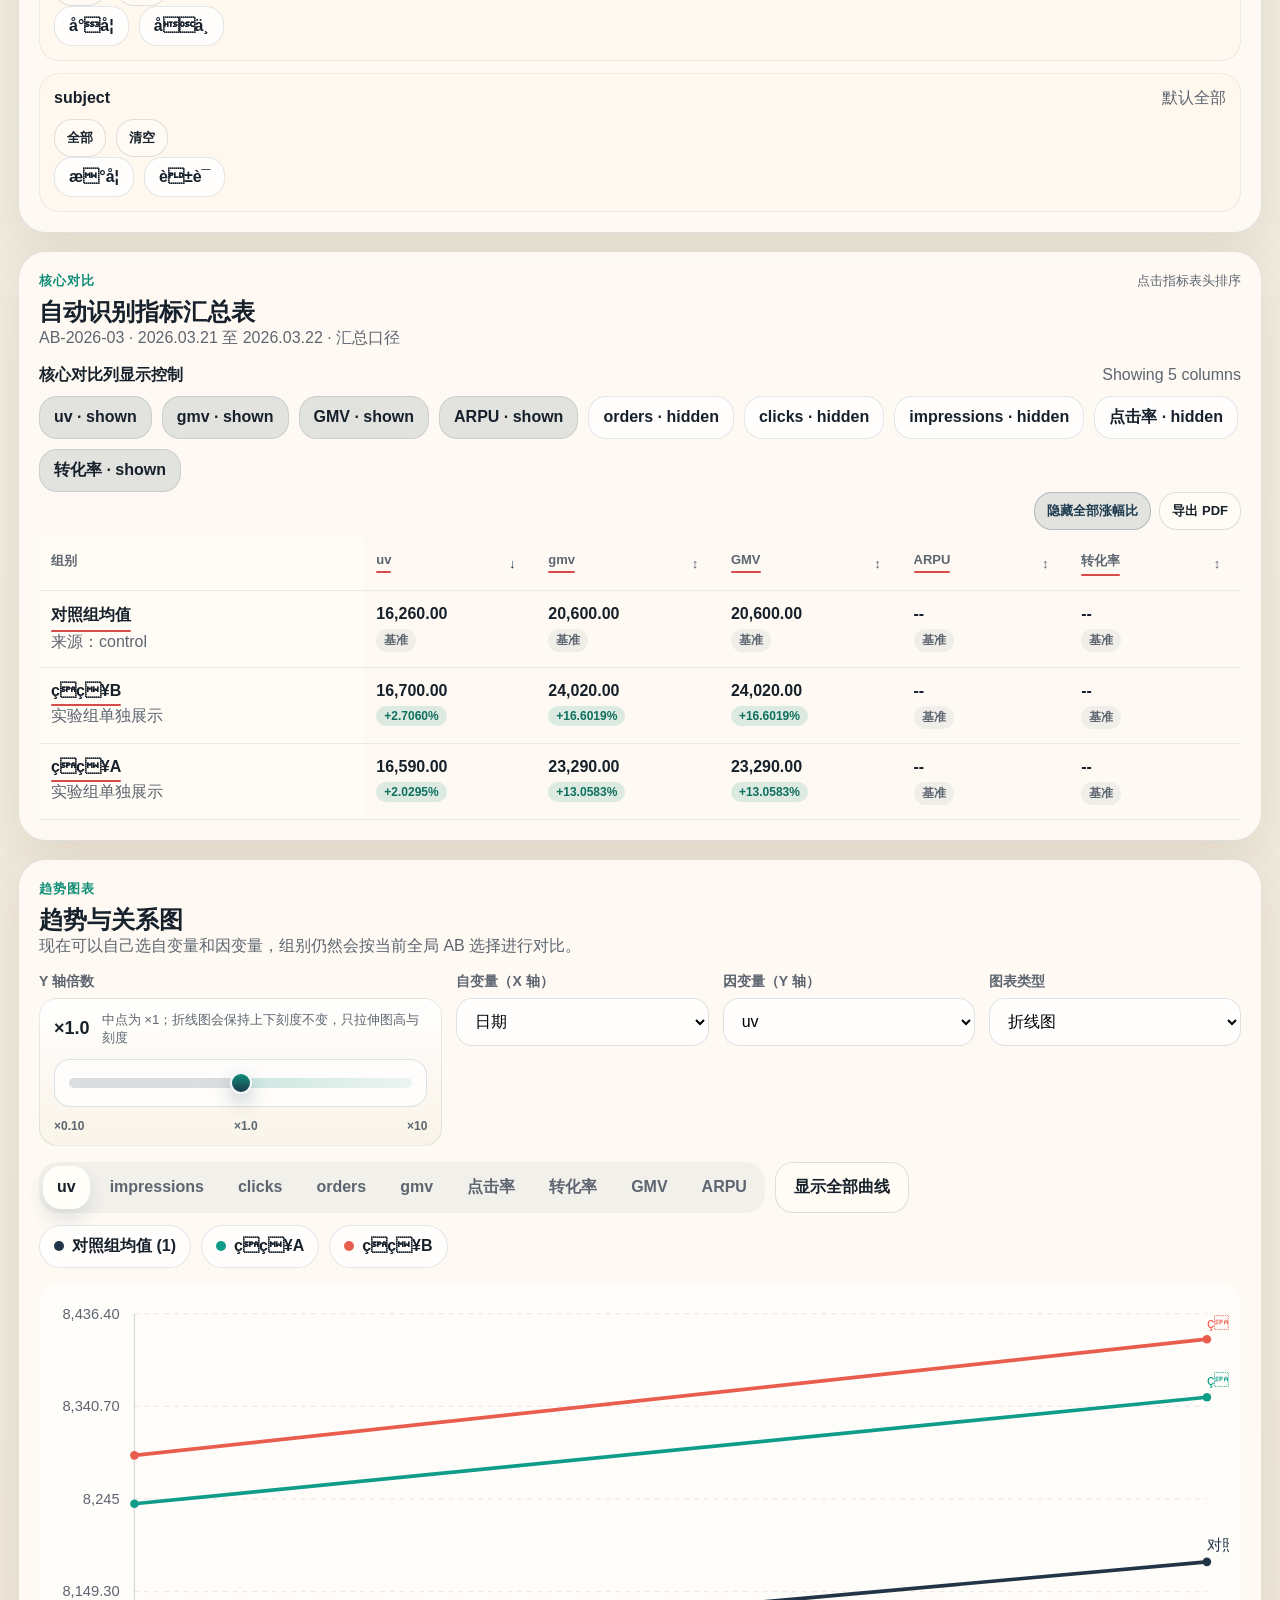
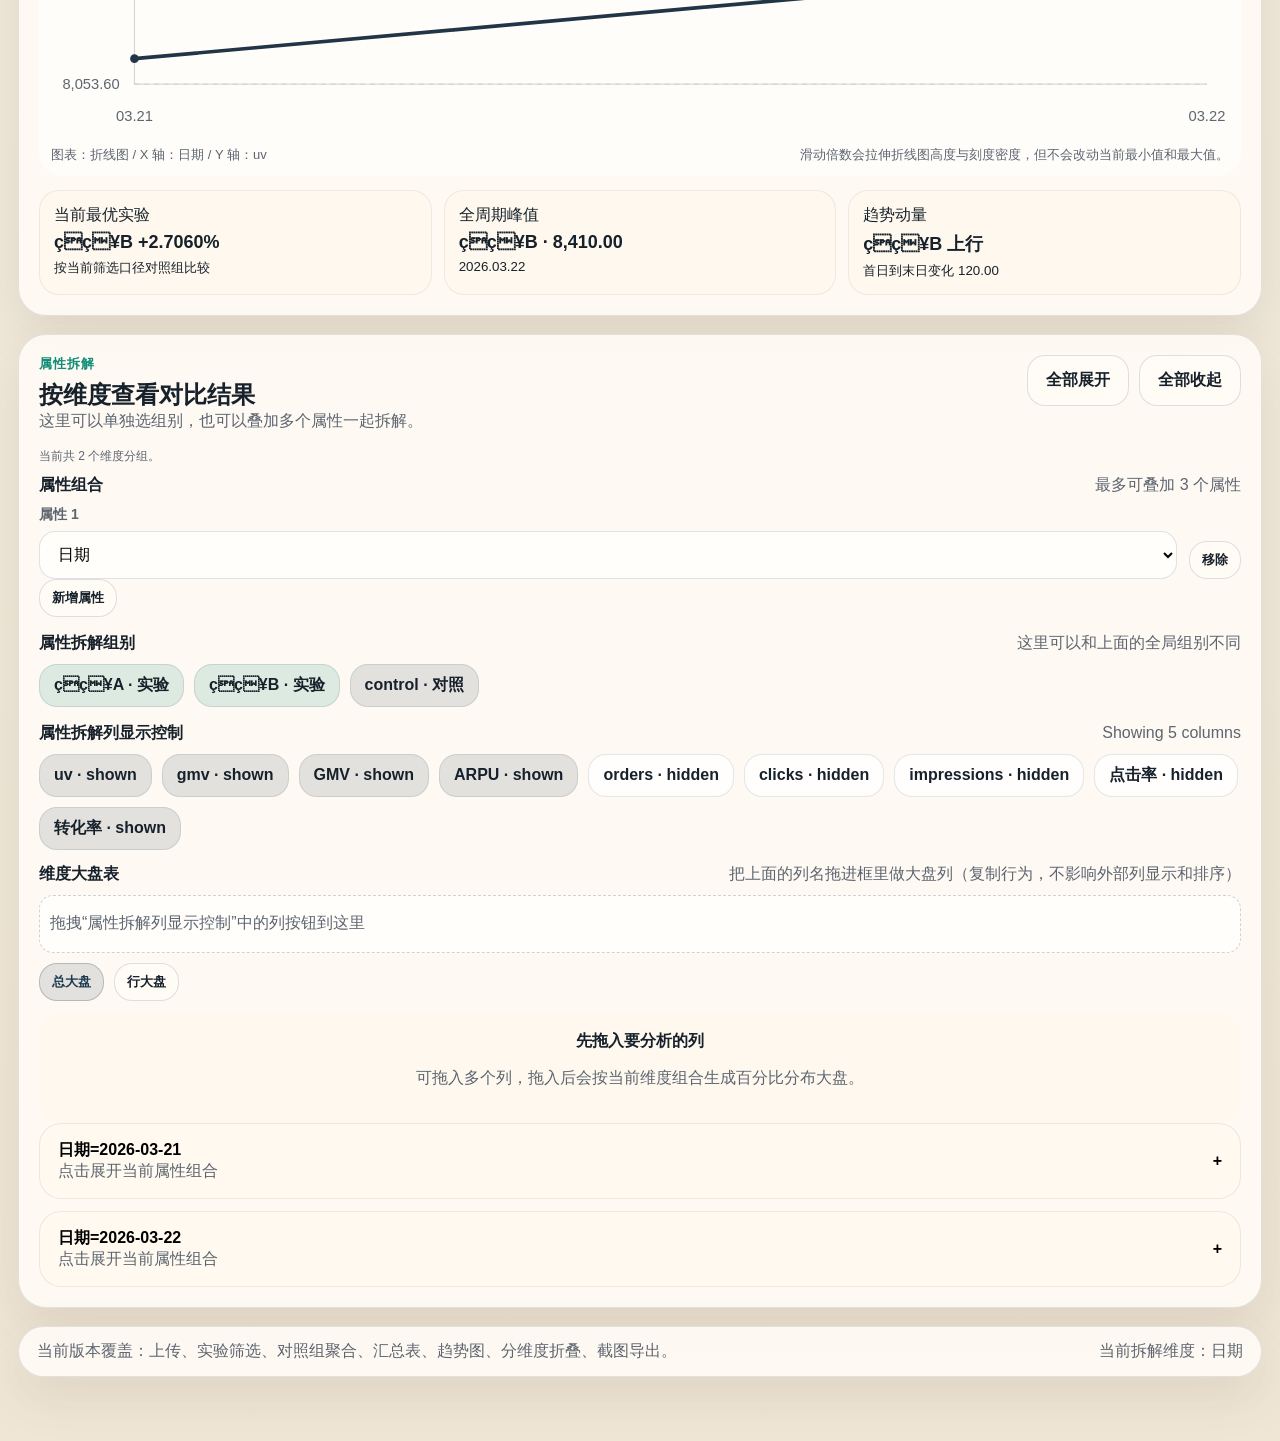
==== commit 56fcc819: "perf: make metric column visibility updates DOM-only" ====
--- a/index.html
+++ b/index.html
@@ -4,7 +4,7 @@
     <meta charset="UTF-8" />
     <meta name="viewport" content="width=device-width, initial-scale=1.0" />
     <title>AB 实验可视化看板</title>
-    <meta http-equiv="refresh" content="0; url=https://feefw3582-max.github.io/crmlirui/ab-dashboard.html?v=20260416-perf-large-dataset" />
+    <meta http-equiv="refresh" content="0; url=https://feefw3582-max.github.io/crmlirui/ab-dashboard.html?v=20260416-fast-column-toggle" />
     <style>
       body {
         margin: 0;
@@ -26,10 +26,10 @@
     <p>
       正在跳转到 AB 实验可视化看板……
       如果没有自动跳转，请点击
-      <a href="https://feefw3582-max.github.io/crmlirui/ab-dashboard.html?v=20260416-perf-large-dataset">这里</a>。
+      <a href="https://feefw3582-max.github.io/crmlirui/ab-dashboard.html?v=20260416-fast-column-toggle">这里</a>。
     </p>
     <script>
-      window.location.href = "https://feefw3582-max.github.io/crmlirui/ab-dashboard.html?v=20260416-perf-large-dataset";
+      window.location.href = "https://feefw3582-max.github.io/crmlirui/ab-dashboard.html?v=20260416-fast-column-toggle";
     </script>
   </body>
 </html>
